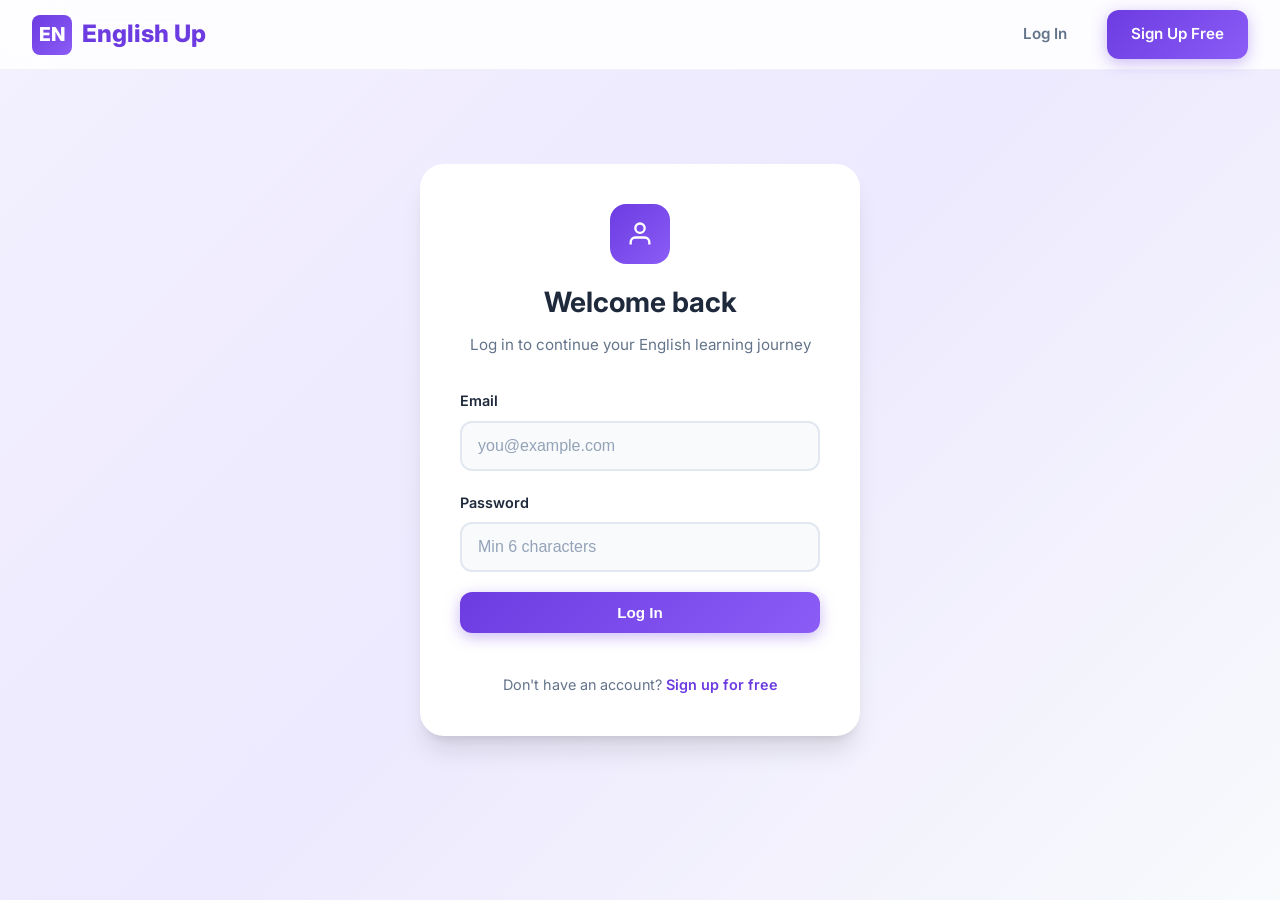
==== activities.html @ 5de770d5 "feat: implement base web application structure with dashboard, learning modules, and Supabase integr" ====
<!DOCTYPE html>
<html lang="en">
<head>
  <meta charset="UTF-8">
  <meta name="viewport" content="width=device-width, initial-scale=1.0">
  <title>Activities - English Up</title>
  <link rel="preconnect" href="https://fonts.googleapis.com">
  <link rel="preconnect" href="https://fonts.gstatic.com" crossorigin>
  <link href="https://fonts.googleapis.com/css2?family=Inter:wght@400;500;600;700;800&display=swap" rel="stylesheet">
  <link rel="stylesheet" href="css/styles.css">
</head>
<body>
  <nav class="navbar" id="navbar">
    <a href="index.html" class="nav-brand">
      <span class="brand-icon">EN</span>
      English Up
    </a>
    <ul class="nav-links">
      <li><a href="dashboard.html">Home</a></li>
      <li><a href="activities.html" class="active">Activities</a></li>
      <li><a href="progress.html">Progress</a></li>
      <li><a href="speaking.html">Speaking</a></li>
      <li><a href="grammar.html">Writing</a></li>
      <li><a href="reading.html">Reading</a></li>
    </ul>
    <div class="nav-actions">
      <div class="nav-user" id="userMenu">
        <div class="nav-user-avatar" id="userAvatar">--</div>
        <span id="userName">Loading...</span>
      </div>
      <button class="btn btn-ghost btn-sm" onclick="handleLogout()">
        <svg width="18" height="18" fill="none" stroke="currentColor" stroke-width="2" viewBox="0 0 24 24"><path d="M9 21H5a2 2 0 0 1-2-2V5a2 2 0 0 1 2-2h4"/><polyline points="16 17 21 12 16 7"/><line x1="21" y1="12" x2="9" y2="12"/></svg>
      </button>
    </div>
  </nav>

  <div class="activities-page">
    <div class="activities-container">
      <aside class="sidebar">
        <p class="sidebar-title">Modules</p>
        <ul class="sidebar-menu">
          <li><a href="#" class="active" data-module="grammar" onclick="loadModule('grammar', this)">
            <svg width="18" height="18" fill="none" stroke="currentColor" stroke-width="2" viewBox="0 0 24 24"><rect x="3" y="3" width="18" height="18" rx="2" ry="2"/><line x1="3" y1="9" x2="21" y2="9"/><line x1="9" y1="21" x2="9" y2="9"/></svg>
            Grammar
          </a></li>
          <li><a href="#" data-module="vocabulary" onclick="loadModule('vocabulary', this)">
            <svg width="18" height="18" fill="none" stroke="currentColor" stroke-width="2" viewBox="0 0 24 24"><path d="M4 19.5A2.5 2.5 0 0 1 6.5 17H20"/><path d="M6.5 2H20v20H6.5A2.5 2.5 0 0 1 4 19.5v-15A2.5 2.5 0 0 1 6.5 2z"/></svg>
            Vocabulary
          </a></li>
          <li><a href="#" data-module="writing" onclick="loadModule('writing', this)">
            <svg width="18" height="18" fill="none" stroke="currentColor" stroke-width="2" viewBox="0 0 24 24"><path d="M11 4H4a2 2 0 0 0-2 2v14a2 2 0 0 0 2 2h14a2 2 0 0 0 2-2v-7"/><path d="M18.5 2.5a2.121 2.121 0 0 1 3 3L12 15l-4 1 1-4 9.5-9.5z"/></svg>
            Writing
          </a></li>
        </ul>
      </aside>

      <main class="activity-main">
        <div class="activity-header">
          <h1 id="moduleTitle">Grammar Exercises</h1>
          <span style="color: var(--text-secondary);" id="questionCounter">Question 1 of 0</span>
        </div>

        <div class="activity-content" id="exerciseContent">
          <div style="text-align: center; padding: 3rem; color: var(--text-secondary);">
            <p>Loading exercises...</p>
          </div>
        </div>

        <div class="stats-sidebar">
          <h3>
            <svg width="20" height="20" fill="none" stroke="currentColor" stroke-width="2" viewBox="0 0 24 24"><path d="M18 20V10M12 20V4M6 20v-6"/></svg>
            Stats
          </h3>
          <div class="stat-row">
            <span class="stat-label">Correct Answers</span>
            <span class="stat-number green" id="correctCount">0</span>
          </div>
          <div class="stat-row">
            <span class="stat-label">Incorrect Answers</span>
            <span class="stat-number red" id="incorrectCount">0</span>
          </div>
          <div class="stat-row">
            <span class="stat-label">Practice Grade</span>
            <span class="stat-number" style="color: var(--primary);" id="practiceGrade">--</span>
          </div>
        </div>
      </main>
    </div>
  </div>

  <script src="js/supabase.js"></script>
  <script src="js/supabase-config.js"></script>
  <script src="js/main.js"></script>
  <script>
    let currentUser = null;
    let currentModule = 'grammar';
    let exercises = [];
    let currentIndex = 0;
    let correctAnswers = 0;
    let incorrectAnswers = 0;

    async function init() {
      currentUser = await getUser();
      if (!currentUser) {
        window.location.href = 'login.html';
        return;
      }

      const profile = await getProfile(currentUser.id);
      if (!profile) {
        profile = { full_name: user.email || currentUser.email, level: 'A1', streak: 0, total_exercises: 0, accuracy: 0 };
      }
      const initials = profile.full_name ? profile.full_name.split(' ').map(n => n[0]).join('').toUpperCase() : currentUser.email[0].toUpperCase();
      document.getElementById('userAvatar').textContent = initials;
      document.getElementById('userName').textContent = profile.full_name || currentUser.email;

      const params = new URLSearchParams(window.location.search);
      const moduleParam = params.get('module');
      if (moduleParam) currentModule = moduleParam;

      document.querySelector(`[data-module="${currentModule}"]`)?.classList.add('active');
      await loadModule(currentModule);
    }

    async function loadModule(module, el) {
      if (el) {
        document.querySelectorAll('.sidebar-menu a').forEach(a => a.classList.remove('active'));
        el.classList.add('active');
      }
      currentModule = module;
      currentIndex = 0;
      correctAnswers = 0;
      incorrectAnswers = 0;
      updateStats();

      const titles = { grammar: 'Grammar Exercises', vocabulary: 'Vocabulary Exercises', writing: 'Writing Exercises' };
      document.getElementById('moduleTitle').textContent = titles[module] || 'Exercises';

      try {
        exercises = await getExercises(module);
        if (exercises.length === 0) {
          document.getElementById('exerciseContent').innerHTML = '<div style="text-align:center;padding:3rem;color:var(--text-secondary);"><p>No exercises available yet for this module.</p></div>';
          document.getElementById('questionCounter').textContent = 'No exercises';
          return;
        }
        renderExercise();
      } catch (error) {
        console.error('Error loading exercises:', error);
      }
    }

    function renderExercise() {
      if (currentIndex >= exercises.length) {
        showResults();
        return;
      }

      const ex = exercises[currentIndex];
      const options = ex.options || [];
      document.getElementById('questionCounter').textContent = `Question ${currentIndex + 1} of ${exercises.length}`;

      let optionsHtml = '';
      if (options.length > 0) {
        optionsHtml = '<div class="options-list">' + options.map((opt, i) =>
          `<div class="option-item" data-value="${opt}" onclick="selectOption(this, '${opt.replace(/'/g, "\\'")}')">
            <div class="option-radio"></div>
            <span class="option-text">${opt}</span>
          </div>`
        ).join('') + '</div>';
      }

      document.getElementById('exerciseContent').innerHTML = `
        <div class="question-card fade-in">
          <div class="question-number">Question ${currentIndex + 1} of ${exercises.length}</div>
          <div class="question-text">${ex.question}</div>
          ${optionsHtml}
        </div>
        <div id="feedbackArea"></div>
        <div style="display: flex; gap: 1rem; margin-top: 1.5rem;">
          <button class="btn btn-ghost" onclick="prevExercise()" ${currentIndex === 0 ? 'disabled' : ''} style="flex:1;">
            <svg width="18" height="18" fill="none" stroke="currentColor" stroke-width="2" viewBox="0 0 24 24"><path d="M19 12H5M12 19l-7-7 7-7"/></svg>
            Previous
          </button>
          <button class="btn btn-primary" id="checkBtn" onclick="checkAnswer()" style="flex:2;">
            Check Answer
          </button>
        </div>
      `;
    }

    function selectOption(el, value) {
      document.querySelectorAll('.option-item').forEach(o => o.classList.remove('selected'));
      el.classList.add('selected');
    }

    async function checkAnswer() {
      const selected = document.querySelector('.option-item.selected');
      if (!selected) return;

      const ex = exercises[currentIndex];
      const answer = selected.dataset.value;
      const isCorrect = answer === ex.correct_answer;

      document.querySelectorAll('.option-item').forEach(opt => {
        opt.style.pointerEvents = 'none';
        if (opt.dataset.value === ex.correct_answer) opt.classList.add('correct');
        else if (opt.classList.contains('selected') && !isCorrect) opt.classList.add('incorrect');
      });

      if (isCorrect) correctAnswers++;
      else incorrectAnswers++;

      try {
        await saveProgress(currentUser.id, ex.id, isCorrect, answer);
        await updateStreak(currentUser.id);
      } catch(e) { console.error(e); }

      const feedbackArea = document.getElementById('feedbackArea');
      feedbackArea.innerHTML = `
        <div class="feedback-box ${isCorrect ? 'correct' : 'incorrect'}" style="margin-top:1rem;">
          <div class="feedback-title">
            <svg width="20" height="20" fill="currentColor" viewBox="0 0 24 24">${isCorrect
              ? '<path d="M22 11.08V12a10 10 0 1 1-5.93-9.14"/><polyline points="22 4 12 14.01 9 11.01"/>'
              : '<circle cx="12" cy="12" r="10"/><line x1="15" y1="9" x2="9" y2="15"/><line x1="9" y1="9" x2="15" y2="15"/>'}
            </svg>
            ${isCorrect ? 'Correct!' : 'Incorrect'}
          </div>
          <p class="feedback-text">${ex.explanation || (isCorrect ? 'Well done!' : 'The correct answer is: ' + ex.correct_answer)}</p>
        </div>
      `;

      document.getElementById('checkBtn').textContent = 'Next Exercise';
      document.getElementById('checkBtn').onclick = nextExercise;

      updateStats();
    }

    function nextExercise() {
      currentIndex++;
      renderExercise();
    }

    function prevExercise() {
      if (currentIndex > 0) {
        currentIndex--;
        renderExercise();
      }
    }

    function updateStats() {
      document.getElementById('correctCount').textContent = correctAnswers;
      document.getElementById('incorrectCount').textContent = incorrectAnswers;
      const total = correctAnswers + incorrectAnswers;
      if (total > 0) {
        const grade = correctAnswers / total >= 0.9 ? 'A+' : correctAnswers / total >= 0.8 ? 'A' : correctAnswers / total >= 0.7 ? 'B' : correctAnswers / total >= 0.6 ? 'C' : 'D';
        document.getElementById('practiceGrade').textContent = grade;
      }
    }

    function showResults() {
      const percentage = exercises.length > 0 ? Math.round((correctAnswers / exercises.length) * 100) : 0;
      saveScore(currentUser.id, correctAnswers, exercises.length, currentModule).catch(console.error);

      document.getElementById('exerciseContent').innerHTML = `
        <div class="question-card fade-in" style="text-align:center;">
          <div style="font-size:4rem;margin-bottom:1rem;">${percentage >= 70 ? '🎉' : '📚'}</div>
          <h2 style="margin-bottom:1rem;">Module Complete!</h2>
          <div class="stat-value green" style="font-size:3rem;margin-bottom:1rem;">${percentage}%</div>
          <p style="color:var(--text-secondary);margin-bottom:2rem;">You got ${correctAnswers} out of ${exercises.length} correct</p>
          <div style="display:flex;gap:1rem;justify-content:center;">
            <button class="btn btn-outline" onclick="loadModule('${currentModule}')">Try Again</button>
            <a href="dashboard.html" class="btn btn-primary">Back to Dashboard</a>
          </div>
        </div>
      `;
      document.getElementById('questionCounter').textContent = 'Complete!';
    }

    async function handleLogout() {
      await signOut();
      window.location.href = 'index.html';
    }

    init();
  </script>
</body>
</html>
---- css/styles.css ----
:root {
  --primary: #6C3CE1;
  --primary-dark: #5A2CC0;
  --primary-light: #8B5CF6;
  --primary-gradient: linear-gradient(135deg, #6C3CE1 0%, #8B5CF6 100%);
  --secondary: #F97316;
  --secondary-light: #FB923C;
  --success: #10B981;
  --danger: #EF4444;
  --warning: #F59E0B;
  --bg-main: #F8FAFC;
  --bg-card: #FFFFFF;
  --bg-dark: #1E1B4B;
  --text-primary: #1E293B;
  --text-secondary: #64748B;
  --text-light: #94A3B8;
  --border: #E2E8F0;
  --shadow-sm: 0 1px 2px rgba(0,0,0,0.05);
  --shadow-md: 0 4px 6px -1px rgba(0,0,0,0.1), 0 2px 4px -2px rgba(0,0,0,0.1);
  --shadow-lg: 0 10px 15px -3px rgba(0,0,0,0.1), 0 4px 6px -4px rgba(0,0,0,0.1);
  --shadow-xl: 0 20px 25px -5px rgba(0,0,0,0.1), 0 8px 10px -6px rgba(0,0,0,0.1);
  --shadow-glow: 0 0 40px rgba(108, 60, 225, 0.3);
  --radius-sm: 8px;
  --radius-md: 12px;
  --radius-lg: 16px;
  --radius-xl: 24px;
  --radius-full: 9999px;
  --transition: all 0.3s cubic-bezier(0.4, 0, 0.2, 1);
}

* {
  margin: 0;
  padding: 0;
  box-sizing: border-box;
}

body {
  font-family: 'Inter', -apple-system, BlinkMacSystemFont, 'Segoe UI', Roboto, sans-serif;
  background: var(--bg-main);
  color: var(--text-primary);
  line-height: 1.6;
  overflow-x: hidden;
}

/* ===== HEADER / NAVBAR ===== */
.navbar {
  position: fixed;
  top: 0;
  left: 0;
  right: 0;
  z-index: 1000;
  background: rgba(255, 255, 255, 0.85);
  backdrop-filter: blur(20px);
  -webkit-backdrop-filter: blur(20px);
  border-bottom: 1px solid rgba(226, 232, 240, 0.5);
  padding: 0 2rem;
  height: 70px;
  display: flex;
  align-items: center;
  justify-content: space-between;
  transition: var(--transition);
}

.navbar.scrolled {
  box-shadow: var(--shadow-md);
}

.nav-brand {
  display: flex;
  align-items: center;
  gap: 10px;
  font-size: 1.5rem;
  font-weight: 800;
  color: var(--primary);
  text-decoration: none;
}

.nav-brand .brand-icon {
  width: 40px;
  height: 40px;
  background: var(--primary-gradient);
  border-radius: var(--radius-sm);
  display: flex;
  align-items: center;
  justify-content: center;
  color: white;
  font-size: 1.2rem;
}

.nav-links {
  display: flex;
  align-items: center;
  gap: 2rem;
  list-style: none;
}

.nav-links a {
  text-decoration: none;
  color: var(--text-secondary);
  font-weight: 500;
  font-size: 0.95rem;
  transition: var(--transition);
  position: relative;
}

.nav-links a:hover {
  color: var(--primary);
}

.nav-links a::after {
  content: '';
  position: absolute;
  bottom: -4px;
  left: 0;
  width: 0;
  height: 2px;
  background: var(--primary-gradient);
  transition: var(--transition);
}

.nav-links a:hover::after {
  width: 100%;
}

.nav-actions {
  display: flex;
  align-items: center;
  gap: 1rem;
}

.nav-user {
  display: flex;
  align-items: center;
  gap: 8px;
  padding: 6px 12px;
  border-radius: var(--radius-full);
  background: var(--bg-main);
  cursor: pointer;
  transition: var(--transition);
}

.nav-user:hover {
  background: var(--border);
}

.nav-user-avatar {
  width: 32px;
  height: 32px;
  border-radius: 50%;
  background: var(--primary-gradient);
  display: flex;
  align-items: center;
  justify-content: center;
  color: white;
  font-weight: 600;
  font-size: 0.85rem;
}

/* ===== BUTTONS ===== */
.btn {
  display: inline-flex;
  align-items: center;
  justify-content: center;
  gap: 8px;
  padding: 12px 24px;
  border: none;
  border-radius: var(--radius-md);
  font-weight: 600;
  font-size: 0.95rem;
  cursor: pointer;
  transition: var(--transition);
  text-decoration: none;
}

.btn-primary {
  background: var(--primary-gradient);
  color: white;
  box-shadow: 0 4px 15px rgba(108, 60, 225, 0.35);
}

.btn-primary:hover {
  transform: translateY(-2px);
  box-shadow: 0 8px 25px rgba(108, 60, 225, 0.45);
}

.btn-secondary {
  background: var(--secondary);
  color: white;
  box-shadow: 0 4px 15px rgba(249, 115, 22, 0.35);
}

.btn-secondary:hover {
  background: var(--secondary-light);
  transform: translateY(-2px);
}

.btn-outline {
  background: transparent;
  color: var(--primary);
  border: 2px solid var(--primary);
}

.btn-outline:hover {
  background: var(--primary);
  color: white;
}

.btn-ghost {
  background: transparent;
  color: var(--text-secondary);
}

.btn-ghost:hover {
  background: var(--bg-main);
  color: var(--primary);
}

.btn-lg {
  padding: 16px 32px;
  font-size: 1.05rem;
}

.btn-sm {
  padding: 8px 16px;
  font-size: 0.85rem;
}

.btn-icon {
  width: 44px;
  height: 44px;
  padding: 0;
  border-radius: var(--radius-full);
}

/* ===== CARDS ===== */
.card {
  background: var(--bg-card);
  border-radius: var(--radius-lg);
  padding: 1.5rem;
  box-shadow: var(--shadow-sm);
  border: 1px solid var(--border);
  transition: var(--transition);
}

.card:hover {
  box-shadow: var(--shadow-lg);
  transform: translateY(-4px);
}

.card-glass {
  background: rgba(255, 255, 255, 0.7);
  backdrop-filter: blur(20px);
  border: 1px solid rgba(255, 255, 255, 0.3);
}

.card-gradient {
  background: var(--primary-gradient);
  color: white;
  border: none;
}

.card-gradient:hover {
  box-shadow: var(--shadow-glow);
}

/* ===== LANDING PAGE ===== */
.hero {
  min-height: 100vh;
  display: flex;
  align-items: center;
  justify-content: center;
  text-align: center;
  padding: 100px 2rem 60px;
  background: linear-gradient(180deg, #F3F0FF 0%, var(--bg-main) 100%);
  position: relative;
  overflow: hidden;
}

.hero::before {
  content: '';
  position: absolute;
  top: -50%;
  left: -50%;
  width: 200%;
  height: 200%;
  background: radial-gradient(circle, rgba(108, 60, 225, 0.08) 0%, transparent 50%);
  animation: pulse 8s ease-in-out infinite;
}

@keyframes pulse {
  0%, 100% { transform: scale(1); opacity: 0.5; }
  50% { transform: scale(1.1); opacity: 0.8; }
}

.hero-content {
  max-width: 800px;
  position: relative;
  z-index: 1;
}

.hero-badge {
  display: inline-flex;
  align-items: center;
  gap: 8px;
  padding: 8px 20px;
  background: rgba(108, 60, 225, 0.1);
  color: var(--primary);
  border-radius: var(--radius-full);
  font-weight: 600;
  font-size: 0.9rem;
  margin-bottom: 1.5rem;
}

.hero h1 {
  font-size: 3.5rem;
  font-weight: 800;
  line-height: 1.2;
  margin-bottom: 1.5rem;
  background: linear-gradient(135deg, var(--text-primary) 0%, var(--primary) 100%);
  -webkit-background-clip: text;
  -webkit-text-fill-color: transparent;
  background-clip: text;
}

.hero p {
  font-size: 1.25rem;
  color: var(--text-secondary);
  margin-bottom: 2rem;
  max-width: 600px;
  margin-left: auto;
  margin-right: auto;
}

.hero-buttons {
  display: flex;
  gap: 1rem;
  justify-content: center;
  flex-wrap: wrap;
}

.hero-features {
  display: grid;
  grid-template-columns: repeat(3, 1fr);
  gap: 2rem;
  margin-top: 4rem;
}

.feature-card {
  background: var(--bg-card);
  border-radius: var(--radius-xl);
  padding: 2rem;
  text-align: center;
  box-shadow: var(--shadow-md);
  border: 1px solid var(--border);
  transition: var(--transition);
  position: relative;
  overflow: hidden;
}

.feature-card::before {
  content: '';
  position: absolute;
  top: 0;
  left: 0;
  right: 0;
  height: 4px;
  background: var(--primary-gradient);
  transform: scaleX(0);
  transition: var(--transition);
}

.feature-card:hover::before {
  transform: scaleX(1);
}

.feature-card:hover {
  transform: translateY(-8px);
  box-shadow: var(--shadow-xl);
}

.feature-icon {
  width: 70px;
  height: 70px;
  border-radius: var(--radius-lg);
  display: flex;
  align-items: center;
  justify-content: center;
  font-size: 2rem;
  margin: 0 auto 1.25rem;
}

.feature-icon.purple {
  background: rgba(108, 60, 225, 0.1);
  color: var(--primary);
}

.feature-icon.orange {
  background: rgba(249, 115, 22, 0.1);
  color: var(--secondary);
}

.feature-icon.green {
  background: rgba(16, 185, 129, 0.1);
  color: var(--success);
}

.feature-card h3 {
  font-size: 1.25rem;
  font-weight: 700;
  margin-bottom: 0.75rem;
  color: var(--text-primary);
}

.feature-card p {
  color: var(--text-secondary);
  font-size: 0.95rem;
  line-height: 1.6;
}

.feature-tag {
  display: inline-block;
  padding: 4px 12px;
  border-radius: var(--radius-full);
  font-size: 0.75rem;
  font-weight: 600;
  margin-bottom: 1rem;
}

.tag-purple {
  background: rgba(108, 60, 225, 0.1);
  color: var(--primary);
}

.tag-orange {
  background: rgba(249, 115, 22, 0.1);
  color: var(--secondary);
}

.tag-green {
  background: rgba(16, 185, 129, 0.1);
  color: var(--success);
}

/* ===== FOOTER ===== */
.footer {
  background: var(--bg-dark);
  color: white;
  padding: 4rem 2rem 2rem;
}

.footer-content {
  max-width: 1200px;
  margin: 0 auto;
  display: grid;
  grid-template-columns: 2fr 1fr 1fr 1fr;
  gap: 3rem;
}

.footer-brand {
  max-width: 300px;
}

.footer-brand h3 {
  font-size: 1.5rem;
  margin-bottom: 1rem;
  display: flex;
  align-items: center;
  gap: 10px;
}

.footer-brand p {
  color: rgba(255, 255, 255, 0.7);
  line-height: 1.7;
}

.footer-links h4 {
  font-size: 1rem;
  margin-bottom: 1rem;
  color: white;
}

.footer-links ul {
  list-style: none;
}

.footer-links li {
  margin-bottom: 0.75rem;
}

.footer-links a {
  color: rgba(255, 255, 255, 0.7);
  text-decoration: none;
  transition: var(--transition);
}

.footer-links a:hover {
  color: white;
}

.footer-bottom {
  max-width: 1200px;
  margin: 3rem auto 0;
  padding-top: 2rem;
  border-top: 1px solid rgba(255, 255, 255, 0.1);
  text-align: center;
  color: rgba(255, 255, 255, 0.5);
  font-size: 0.9rem;
}

.social-links {
  display: flex;
  gap: 1rem;
  margin-top: 1.5rem;
}

.social-links a {
  width: 40px;
  height: 40px;
  border-radius: var(--radius-full);
  background: rgba(255, 255, 255, 0.1);
  display: flex;
  align-items: center;
  justify-content: center;
  color: white;
  text-decoration: none;
  transition: var(--transition);
}

.social-links a:hover {
  background: var(--primary);
  transform: translateY(-3px);
}

/* ===== LOGIN PAGE ===== */
.auth-page {
  min-height: 100vh;
  display: flex;
  align-items: center;
  justify-content: center;
  padding: 2rem;
  background: linear-gradient(135deg, #F3F0FF 0%, #EDE9FE 50%, #F8FAFC 100%);
  position: relative;
}

.auth-container {
  width: 100%;
  max-width: 440px;
  position: relative;
}

.auth-card {
  background: var(--bg-card);
  border-radius: var(--radius-xl);
  padding: 2.5rem;
  box-shadow: var(--shadow-xl);
}

.auth-header {
  text-align: center;
  margin-bottom: 2rem;
}

.auth-icon {
  width: 60px;
  height: 60px;
  border-radius: var(--radius-lg);
  background: var(--primary-gradient);
  display: flex;
  align-items: center;
  justify-content: center;
  font-size: 1.5rem;
  color: white;
  margin: 0 auto 1rem;
}

.auth-header h1 {
  font-size: 1.75rem;
  font-weight: 700;
  margin-bottom: 0.5rem;
}

.auth-header p {
  color: var(--text-secondary);
  font-size: 0.95rem;
}

.streak-badge {
  display: inline-flex;
  align-items: center;
  gap: 6px;
  padding: 6px 14px;
  background: rgba(249, 115, 22, 0.1);
  color: var(--secondary);
  border-radius: var(--radius-full);
  font-size: 0.85rem;
  font-weight: 600;
  margin-top: 0.75rem;
}

.form-group {
  margin-bottom: 1.25rem;
}

.form-group label {
  display: block;
  font-weight: 600;
  font-size: 0.9rem;
  margin-bottom: 0.5rem;
  color: var(--text-primary);
}

.form-input {
  width: 100%;
  padding: 14px 16px;
  border: 2px solid var(--border);
  border-radius: var(--radius-md);
  font-size: 1rem;
  transition: var(--transition);
  background: var(--bg-main);
}

.form-input:focus {
  outline: none;
  border-color: var(--primary);
  background: white;
  box-shadow: 0 0 0 4px rgba(108, 60, 225, 0.1);
}

.form-input::placeholder {
  color: var(--text-light);
}

.form-options {
  display: flex;
  align-items: center;
  justify-content: space-between;
  margin-bottom: 1.5rem;
}

.checkbox-label {
  display: flex;
  align-items: center;
  gap: 8px;
  cursor: pointer;
  font-size: 0.9rem;
  color: var(--text-secondary);
}

.checkbox-label input[type="checkbox"] {
  width: 18px;
  height: 18px;
  accent-color: var(--primary);
}

.forgot-link {
  color: var(--primary);
  text-decoration: none;
  font-size: 0.9rem;
  font-weight: 500;
}

.forgot-link:hover {
  text-decoration: underline;
}

.btn-google {
  width: 100%;
  padding: 14px;
  background: white;
  border: 2px solid var(--border);
  border-radius: var(--radius-md);
  font-weight: 600;
  display: flex;
  align-items: center;
  justify-content: center;
  gap: 10px;
  cursor: pointer;
  transition: var(--transition);
  font-size: 0.95rem;
}

.btn-google:hover {
  background: var(--bg-main);
  border-color: var(--text-light);
}

.auth-footer {
  text-align: center;
  margin-top: 1.5rem;
  font-size: 0.9rem;
  color: var(--text-secondary);
}

.auth-footer a {
  color: var(--primary);
  text-decoration: none;
  font-weight: 600;
}

.auth-divider {
  display: flex;
  align-items: center;
  gap: 1rem;
  margin: 1.5rem 0;
  color: var(--text-light);
  font-size: 0.85rem;
}

.auth-divider::before,
.auth-divider::after {
  content: '';
  flex: 1;
  height: 1px;
  background: var(--border);
}

.auth-features {
  display: flex;
  justify-content: center;
  gap: 2rem;
  margin-top: 1.5rem;
  flex-wrap: wrap;
}

.auth-feature {
  display: flex;
  align-items: center;
  gap: 6px;
  font-size: 0.8rem;
  color: var(--text-light);
}

.auth-feature svg {
  color: var(--success);
}

/* ===== DASHBOARD ===== */
.dashboard {
  padding-top: 90px;
  min-height: 100vh;
}

.dashboard-header {
  padding: 2rem;
  text-align: center;
}

.dashboard-header h1 {
  font-size: 2rem;
  font-weight: 700;
  margin-bottom: 0.5rem;
}

.dashboard-header p {
  color: var(--text-secondary);
}

.dashboard-content {
  max-width: 1200px;
  margin: 0 auto;
  padding: 0 2rem 2rem;
}

.section-title {
  font-size: 0.85rem;
  font-weight: 600;
  text-transform: uppercase;
  letter-spacing: 1px;
  color: var(--text-light);
  margin-bottom: 1rem;
  padding-left: 0.5rem;
}

.modules-grid {
  display: grid;
  grid-template-columns: repeat(4, 1fr);
  gap: 1.5rem;
  margin-bottom: 2rem;
}

.module-card {
  background: var(--bg-card);
  border-radius: var(--radius-xl);
  padding: 1.5rem;
  box-shadow: var(--shadow-md);
  border: 1px solid var(--border);
  transition: var(--transition);
  cursor: pointer;
  position: relative;
  overflow: hidden;
}

.module-card::after {
  content: '';
  position: absolute;
  top: 0;
  left: 0;
  right: 0;
  height: 4px;
  transition: var(--transition);
}

.module-card.learn::after { background: var(--primary-gradient); }
.module-card.speaking::after { background: linear-gradient(135deg, #10B981, #34D399); }
.module-card.writing::after { background: linear-gradient(135deg, #F59E0B, #FBBF24); }
.module-card.challenge::after { background: linear-gradient(135deg, #EF4444, #F87171); }

.module-card:hover {
  transform: translateY(-6px);
  box-shadow: var(--shadow-xl);
}

.module-icon {
  width: 50px;
  height: 50px;
  border-radius: var(--radius-md);
  display: flex;
  align-items: center;
  justify-content: center;
  font-size: 1.5rem;
  margin-bottom: 1rem;
}

.module-icon.purple { background: rgba(108, 60, 225, 0.1); color: var(--primary); }
.module-icon.green { background: rgba(16, 185, 129, 0.1); color: var(--success); }
.module-icon.yellow { background: rgba(245, 158, 11, 0.1); color: var(--warning); }
.module-icon.red { background: rgba(239, 68, 68, 0.1); color: var(--danger); }

.module-card h3 {
  font-size: 1.1rem;
  font-weight: 700;
  margin-bottom: 0.5rem;
}

.module-card p {
  font-size: 0.85rem;
  color: var(--text-secondary);
  margin-bottom: 1rem;
  line-height: 1.5;
}

.module-progress {
  margin-top: auto;
}

.progress-bar {
  height: 8px;
  background: var(--bg-main);
  border-radius: var(--radius-full);
  overflow: hidden;
  margin-bottom: 0.5rem;
}

.progress-fill {
  height: 100%;
  border-radius: var(--radius-full);
  background: var(--primary-gradient);
  transition: width 1s ease;
}

.progress-fill.green { background: linear-gradient(135deg, #10B981, #34D399); }
.progress-fill.yellow { background: linear-gradient(135deg, #F59E0B, #FBBF24); }
.progress-fill.red { background: linear-gradient(135deg, #EF4444, #F87171); }

.progress-text {
  display: flex;
  justify-content: space-between;
  font-size: 0.8rem;
  color: var(--text-secondary);
}

/* ===== CHALLENGE CARD ===== */
.challenge-banner {
  background: linear-gradient(135deg, #FEF3C7 0%, #FDE68A 100%);
  border-radius: var(--radius-xl);
  padding: 1.5rem;
  display: flex;
  align-items: center;
  justify-content: space-between;
  margin-bottom: 2rem;
  border: 1px solid #FCD34D;
}

.challenge-info h3 {
  font-size: 1.25rem;
  font-weight: 700;
  color: #92400E;
  display: flex;
  align-items: center;
  gap: 8px;
}

.challenge-info p {
  color: #A16207;
  font-size: 0.9rem;
  margin-top: 0.25rem;
}

.challenge-timer {
  display: flex;
  align-items: center;
  gap: 6px;
  color: #B45309;
  font-weight: 600;
}

/* ===== STATS ROW ===== */
.stats-row {
  display: grid;
  grid-template-columns: repeat(3, 1fr);
  gap: 1.5rem;
  margin-bottom: 2rem;
}

.stat-card {
  background: var(--bg-card);
  border-radius: var(--radius-lg);
  padding: 1.5rem;
  box-shadow: var(--shadow-sm);
  border: 1px solid var(--border);
  text-align: center;
}

.stat-card h4 {
  font-size: 0.85rem;
  font-weight: 600;
  color: var(--text-light);
  text-transform: uppercase;
  letter-spacing: 0.5px;
  margin-bottom: 0.5rem;
}

.stat-value {
  font-size: 2rem;
  font-weight: 800;
  color: var(--primary);
}

.stat-value.green { color: var(--success); }
.stat-value.orange { color: var(--secondary); }

/* ===== DAILY STREAK ===== */
.streak-section {
  background: var(--bg-card);
  border-radius: var(--radius-xl);
  padding: 1.5rem;
  box-shadow: var(--shadow-sm);
  border: 1px solid var(--border);
  margin-bottom: 2rem;
}

.streak-header {
  display: flex;
  align-items: center;
  justify-content: space-between;
  margin-bottom: 1rem;
}

.streak-header h3 {
  font-size: 1.1rem;
  font-weight: 700;
  display: flex;
  align-items: center;
  gap: 8px;
}

.streak-days {
  display: flex;
  gap: 8px;
}

.streak-day {
  width: 44px;
  height: 44px;
  border-radius: var(--radius-md);
  display: flex;
  flex-direction: column;
  align-items: center;
  justify-content: center;
  font-size: 0.7rem;
  font-weight: 600;
  border: 2px solid var(--border);
  background: var(--bg-main);
  color: var(--text-light);
}

.streak-day.completed {
  background: var(--primary-gradient);
  border-color: var(--primary);
  color: white;
}

.streak-day.today {
  border-color: var(--secondary);
  background: rgba(249, 115, 22, 0.1);
  color: var(--secondary);
}

.streak-day .day-label {
  font-size: 0.6rem;
  text-transform: uppercase;
}

/* ===== DIAGNOSTIC TEST ===== */
.test-page {
  padding-top: 90px;
  min-height: 100vh;
  background: var(--bg-main);
}

.test-container {
  max-width: 800px;
  margin: 0 auto;
  padding: 2rem;
}

.test-header {
  text-align: center;
  margin-bottom: 2rem;
}

.test-header h1 {
  font-size: 1.75rem;
  font-weight: 700;
  margin-bottom: 0.5rem;
}

.test-header p {
  color: var(--text-secondary);
}

.test-progress {
  display: flex;
  align-items: center;
  gap: 0.5rem;
  margin-bottom: 2rem;
}

.test-progress-bar {
  flex: 1;
  height: 8px;
  background: var(--border);
  border-radius: var(--radius-full);
  overflow: hidden;
}

.test-progress-fill {
  height: 100%;
  background: var(--primary-gradient);
  border-radius: var(--radius-full);
  transition: width 0.5s ease;
}

.test-progress-text {
  font-weight: 600;
  color: var(--primary);
  font-size: 0.9rem;
  min-width: 50px;
  text-align: right;
}

.question-card {
  background: var(--bg-card);
  border-radius: var(--radius-xl);
  padding: 2rem;
  box-shadow: var(--shadow-md);
  border: 1px solid var(--border);
  margin-bottom: 1.5rem;
}

.question-number {
  display: inline-flex;
  align-items: center;
  gap: 6px;
  padding: 4px 12px;
  background: rgba(108, 60, 225, 0.1);
  color: var(--primary);
  border-radius: var(--radius-full);
  font-size: 0.8rem;
  font-weight: 600;
  margin-bottom: 1rem;
}

.question-text {
  font-size: 1.1rem;
  font-weight: 600;
  margin-bottom: 1.5rem;
  line-height: 1.6;
}

.options-list {
  display: flex;
  flex-direction: column;
  gap: 0.75rem;
}

.option-item {
  display: flex;
  align-items: center;
  gap: 12px;
  padding: 14px 16px;
  border: 2px solid var(--border);
  border-radius: var(--radius-md);
  cursor: pointer;
  transition: var(--transition);
}

.option-item:hover {
  border-color: var(--primary-light);
  background: rgba(108, 60, 225, 0.03);
}

.option-item.selected {
  border-color: var(--primary);
  background: rgba(108, 60, 225, 0.05);
}

.option-item.correct {
  border-color: var(--success);
  background: rgba(16, 185, 129, 0.05);
}

.option-item.incorrect {
  border-color: var(--danger);
  background: rgba(239, 68, 68, 0.05);
}

.option-radio {
  width: 22px;
  height: 22px;
  border: 2px solid var(--border);
  border-radius: 50%;
  display: flex;
  align-items: center;
  justify-content: center;
  flex-shrink: 0;
  transition: var(--transition);
}

.option-item.selected .option-radio {
  border-color: var(--primary);
  background: var(--primary);
}

.option-item.selected .option-radio::after {
  content: '';
  width: 8px;
  height: 8px;
  background: white;
  border-radius: 50%;
}

.option-text {
  font-weight: 500;
}

.question-nav {
  display: flex;
  justify-content: space-between;
  margin-top: 2rem;
}

/* ===== ACTIVITIES PAGE ===== */
.activities-page {
  padding-top: 90px;
  min-height: 100vh;
}

.activities-container {
  max-width: 1200px;
  margin: 0 auto;
  padding: 2rem;
  display: grid;
  grid-template-columns: 250px 1fr;
  gap: 2rem;
}

.sidebar {
  background: var(--bg-card);
  border-radius: var(--radius-xl);
  padding: 1.5rem;
  box-shadow: var(--shadow-sm);
  border: 1px solid var(--border);
  height: fit-content;
  position: sticky;
  top: 90px;
}

.sidebar-title {
  font-size: 0.85rem;
  font-weight: 600;
  text-transform: uppercase;
  letter-spacing: 1px;
  color: var(--text-light);
  margin-bottom: 1rem;
}

.sidebar-menu {
  list-style: none;
}

.sidebar-menu li {
  margin-bottom: 0.5rem;
}

.sidebar-menu a {
  display: flex;
  align-items: center;
  gap: 10px;
  padding: 12px 14px;
  border-radius: var(--radius-md);
  text-decoration: none;
  color: var(--text-secondary);
  font-weight: 500;
  transition: var(--transition);
}

.sidebar-menu a:hover {
  background: var(--bg-main);
  color: var(--primary);
}

.sidebar-menu a.active {
  background: var(--primary);
  color: white;
}

.activity-main {
  min-width: 0;
}

.activity-header {
  display: flex;
  align-items: center;
  justify-content: space-between;
  margin-bottom: 1.5rem;
}

.activity-header h1 {
  font-size: 1.5rem;
  font-weight: 700;
}

.activity-content {
  background: var(--bg-card);
  border-radius: var(--radius-xl);
  padding: 2rem;
  box-shadow: var(--shadow-md);
  border: 1px solid var(--border);
}

.instruction-box {
  background: var(--bg-main);
  border-radius: var(--radius-md);
  padding: 1.25rem;
  margin-bottom: 1.5rem;
  border-left: 4px solid var(--primary);
}

.instruction-box h4 {
  font-size: 0.85rem;
  color: var(--text-light);
  text-transform: uppercase;
  letter-spacing: 0.5px;
  margin-bottom: 0.5rem;
}

.instruction-box p {
  color: var(--text-primary);
  font-weight: 500;
}

.fill-blank {
  font-size: 1.1rem;
  line-height: 2;
  margin-bottom: 1.5rem;
}

.blank {
  display: inline-block;
  min-width: 120px;
  border-bottom: 2px dashed var(--primary);
  margin: 0 4px;
  padding: 2px 8px;
  color: var(--primary);
  font-weight: 600;
}

.answer-options {
  display: grid;
  grid-template-columns: repeat(2, 1fr);
  gap: 1rem;
  margin-bottom: 1.5rem;
}

.answer-option {
  padding: 14px 16px;
  border: 2px solid var(--border);
  border-radius: var(--radius-md);
  text-align: center;
  cursor: pointer;
  transition: var(--transition);
  font-weight: 500;
}

.answer-option:hover {
  border-color: var(--primary-light);
}

.answer-option.selected {
  border-color: var(--primary);
  background: rgba(108, 60, 225, 0.05);
}

.feedback-box {
  padding: 1.25rem;
  border-radius: var(--radius-md);
  margin-bottom: 1.5rem;
}

.feedback-box.correct {
  background: rgba(16, 185, 129, 0.1);
  border: 1px solid rgba(16, 185, 129, 0.3);
}

.feedback-box.incorrect {
  background: rgba(239, 68, 68, 0.1);
  border: 1px solid rgba(239, 68, 68, 0.3);
}

.feedback-title {
  display: flex;
  align-items: center;
  gap: 8px;
  font-weight: 700;
  margin-bottom: 0.5rem;
}

.feedback-box.correct .feedback-title { color: var(--success); }
.feedback-box.incorrect .feedback-title { color: var(--danger); }

.feedback-text {
  font-size: 0.9rem;
  color: var(--text-secondary);
  line-height: 1.6;
}

.stats-sidebar {
  background: var(--bg-card);
  border-radius: var(--radius-xl);
  padding: 1.5rem;
  box-shadow: var(--shadow-sm);
  border: 1px solid var(--border);
  margin-top: 1.5rem;
}

.stats-sidebar h3 {
  font-size: 1.1rem;
  font-weight: 700;
  margin-bottom: 1rem;
  display: flex;
  align-items: center;
  gap: 8px;
}

.stat-row {
  display: flex;
  justify-content: space-between;
  align-items: center;
  padding: 0.75rem 0;
  border-bottom: 1px solid var(--border);
}

.stat-row:last-child {
  border-bottom: none;
}

.stat-label {
  color: var(--text-secondary);
  font-size: 0.9rem;
}

.stat-number {
  font-weight: 700;
  font-size: 1.1rem;
}

.stat-number.green { color: var(--success); }
.stat-number.red { color: var(--danger); }

/* ===== SPEAKING PAGE ===== */
.speaking-page {
  padding-top: 90px;
  min-height: 100vh;
}

.speaking-container {
  max-width: 900px;
  margin: 0 auto;
  padding: 2rem;
}

.speaking-content {
  background: var(--bg-card);
  border-radius: var(--radius-xl);
  padding: 2rem;
  box-shadow: var(--shadow-md);
  border: 1px solid var(--border);
  text-align: center;
}

.sentence-display {
  background: var(--bg-main);
  border-radius: var(--radius-lg);
  padding: 2rem;
  margin-bottom: 2rem;
  font-size: 1.25rem;
  font-weight: 500;
  line-height: 1.6;
  color: var(--text-primary);
}

.recording-section {
  margin-bottom: 2rem;
}

.mic-status {
  display: flex;
  justify-content: center;
  gap: 2rem;
  margin-bottom: 1.5rem;
}

.mic-indicator {
  display: flex;
  flex-direction: column;
  align-items: center;
  gap: 0.5rem;
}

.mic-dot {
  width: 48px;
  height: 48px;
  border-radius: 50%;
  display: flex;
  align-items: center;
  justify-content: center;
  font-size: 1.25rem;
}

.mic-dot.active {
  background: rgba(16, 185, 129, 0.1);
  color: var(--success);
}

.mic-dot.recording {
  background: rgba(239, 68, 68, 0.1);
  color: var(--danger);
  animation: pulse-red 1.5s infinite;
}

.mic-dot.pending {
  background: rgba(245, 158, 11, 0.1);
  color: var(--warning);
}

.mic-dot.idle {
  background: var(--bg-main);
  color: var(--text-light);
}

@keyframes pulse-red {
  0%, 100% { transform: scale(1); box-shadow: 0 0 0 0 rgba(239, 68, 68, 0.4); }
  50% { transform: scale(1.05); box-shadow: 0 0 0 10px rgba(239, 68, 68, 0); }
}

.mic-label {
  font-size: 0.8rem;
  color: var(--text-secondary);
}

.record-btn {
  width: 80px;
  height: 80px;
  border-radius: 50%;
  background: var(--danger);
  border: none;
  color: white;
  font-size: 2rem;
  cursor: pointer;
  transition: var(--transition);
  box-shadow: 0 4px 20px rgba(239, 68, 68, 0.4);
}

.record-btn:hover {
  transform: scale(1.1);
}

.record-btn.recording {
  animation: pulse-record 1.5s infinite;
}

@keyframes pulse-record {
  0%, 100% { box-shadow: 0 0 0 0 rgba(239, 68, 68, 0.4); }
  50% { box-shadow: 0 0 0 20px rgba(239, 68, 68, 0); }
}

.pronunciation-score {
  background: var(--bg-main);
  border-radius: var(--radius-lg);
  padding: 1.5rem;
  margin-top: 1.5rem;
}

.score-value {
  font-size: 3rem;
  font-weight: 800;
  color: var(--success);
}

.score-label {
  font-size: 0.9rem;
  color: var(--text-secondary);
  margin-top: 0.25rem;
}

.tips-box {
  background: rgba(108, 60, 225, 0.05);
  border: 1px solid rgba(108, 60, 225, 0.2);
  border-radius: var(--radius-md);
  padding: 1.25rem;
  margin-top: 1.5rem;
  text-align: left;
}

.tips-box h4 {
  color: var(--primary);
  font-size: 0.9rem;
  margin-bottom: 0.5rem;
}

.tips-box p {
  font-size: 0.9rem;
  color: var(--text-secondary);
  line-height: 1.6;
}

/* ===== PROGRESS PAGE ===== */
.progress-page {
  padding-top: 90px;
  min-height: 100vh;
}

.progress-container {
  max-width: 1200px;
  margin: 0 auto;
  padding: 2rem;
}

.progress-header {
  display: flex;
  align-items: center;
  justify-content: space-between;
  margin-bottom: 2rem;
}

.progress-header h1 {
  font-size: 1.75rem;
  font-weight: 700;
}

.progress-tabs {
  display: flex;
  gap: 0.5rem;
}

.progress-tab {
  padding: 8px 20px;
  border-radius: var(--radius-full);
  border: none;
  background: var(--bg-card);
  color: var(--text-secondary);
  font-weight: 500;
  cursor: pointer;
  transition: var(--transition);
}

.progress-tab.active {
  background: var(--primary);
  color: white;
}

.progress-tab:hover:not(.active) {
  background: var(--bg-main);
}

.level-badge {
  display: inline-flex;
  align-items: center;
  gap: 8px;
  padding: 8px 20px;
  background: var(--primary-gradient);
  color: white;
  border-radius: var(--radius-full);
  font-weight: 700;
  font-size: 1.1rem;
  margin-bottom: 2rem;
}

.overview-grid {
  display: grid;
  grid-template-columns: repeat(4, 1fr);
  gap: 1.5rem;
  margin-bottom: 2rem;
}

.overview-card {
  background: var(--bg-card);
  border-radius: var(--radius-xl);
  padding: 1.5rem;
  box-shadow: var(--shadow-sm);
  border: 1px solid var(--border);
  text-align: center;
}

.overview-card .icon {
  width: 50px;
  height: 50px;
  border-radius: var(--radius-md);
  display: flex;
  align-items: center;
  justify-content: center;
  font-size: 1.5rem;
  margin: 0 auto 1rem;
}

.overview-card .icon.purple { background: rgba(108, 60, 225, 0.1); color: var(--primary); }
.overview-card .icon.green { background: rgba(16, 185, 129, 0.1); color: var(--success); }
.overview-card .icon.orange { background: rgba(249, 115, 22, 0.1); color: var(--secondary); }
.overview-card .icon.blue { background: rgba(59, 130, 246, 0.1); color: #3B82F6; }

.overview-card .value {
  font-size: 2rem;
  font-weight: 800;
  color: var(--text-primary);
  margin-bottom: 0.25rem;
}

.overview-card .label {
  font-size: 0.85rem;
  color: var(--text-secondary);
}

.modules-overview {
  display: grid;
  grid-template-columns: repeat(2, 1fr);
  gap: 1.5rem;
  margin-bottom: 2rem;
}

.module-overview-card {
  background: var(--bg-card);
  border-radius: var(--radius-xl);
  padding: 1.5rem;
  box-shadow: var(--shadow-sm);
  border: 1px solid var(--border);
}

.module-overview-header {
  display: flex;
  align-items: center;
  justify-content: space-between;
  margin-bottom: 1rem;
}

.module-overview-header h3 {
  font-size: 1.1rem;
  font-weight: 700;
}

.module-overview-header .percentage {
  font-weight: 700;
  color: var(--primary);
}

.accuracy-bars {
  display: flex;
  flex-direction: column;
  gap: 1rem;
}

.accuracy-item {
  display: flex;
  align-items: center;
  gap: 1rem;
}

.accuracy-item .label {
  min-width: 80px;
  font-size: 0.85rem;
  color: var(--text-secondary);
}

.accuracy-item .bar {
  flex: 1;
  height: 10px;
  background: var(--bg-main);
  border-radius: var(--radius-full);
  overflow: hidden;
}

.accuracy-item .fill {
  height: 100%;
  border-radius: var(--radius-full);
  transition: width 1s ease;
}

.accuracy-item .fill.purple { background: var(--primary-gradient); }
.accuracy-item .fill.green { background: linear-gradient(135deg, #10B981, #34D399); }
.accuracy-item .fill.yellow { background: linear-gradient(135deg, #F59E0B, #FBBF24); }
.accuracy-item .fill.blue { background: linear-gradient(135deg, #3B82F6, #60A5FA); }

.accuracy-item .value {
  min-width: 45px;
  text-align: right;
  font-weight: 600;
  font-size: 0.9rem;
}

/* ===== UTILITIES ===== */
.text-center { text-align: center; }
.mt-1 { margin-top: 0.5rem; }
.mt-2 { margin-top: 1rem; }
.mt-3 { margin-top: 1.5rem; }
.mb-1 { margin-bottom: 0.5rem; }
.mb-2 { margin-bottom: 1rem; }
.mb-3 { margin-bottom: 1.5rem; }
.flex { display: flex; }
.items-center { align-items: center; }
.justify-between { justify-content: space-between; }
.gap-1 { gap: 0.5rem; }
.gap-2 { gap: 1rem; }

/* ===== RESPONSIVE ===== */
@media (max-width: 1024px) {
  .modules-grid {
    grid-template-columns: repeat(2, 1fr);
  }
  
  .overview-grid {
    grid-template-columns: repeat(2, 1fr);
  }
  
  .activities-container {
    grid-template-columns: 1fr;
  }
  
  .sidebar {
    position: static;
  }
  
  .footer-content {
    grid-template-columns: repeat(2, 1fr);
  }
}

@media (max-width: 768px) {
  .hero h1 {
    font-size: 2.5rem;
  }
  
  .hero-features {
    grid-template-columns: 1fr;
  }
  
  .modules-grid {
    grid-template-columns: 1fr;
  }
  
  .stats-row {
    grid-template-columns: 1fr;
  }
  
  .navbar {
    padding: 0 1rem;
  }
  
  .nav-links {
    display: none;
  }
  
  .footer-content {
    grid-template-columns: 1fr;
  }
  
  .mic-status {
    flex-wrap: wrap;
  }
  
  .answer-options {
    grid-template-columns: 1fr;
  }
  
  .modules-overview {
    grid-template-columns: 1fr;
  }
}

/* ===== ANIMATIONS ===== */
.fade-in {
  animation: fadeIn 0.5s ease forwards;
}

@keyframes fadeIn {
  from { opacity: 0; transform: translateY(20px); }
  to { opacity: 1; transform: translateY(0); }
}

.slide-up {
  animation: slideUp 0.6s ease forwards;
}

@keyframes slideUp {
  from { opacity: 0; transform: translateY(40px); }
  to { opacity: 1; transform: translateY(0); }
}

.scale-in {
  animation: scaleIn 0.4s ease forwards;
}

@keyframes scaleIn {
  from { opacity: 0; transform: scale(0.9); }
  to { opacity: 1; transform: scale(1); }
}
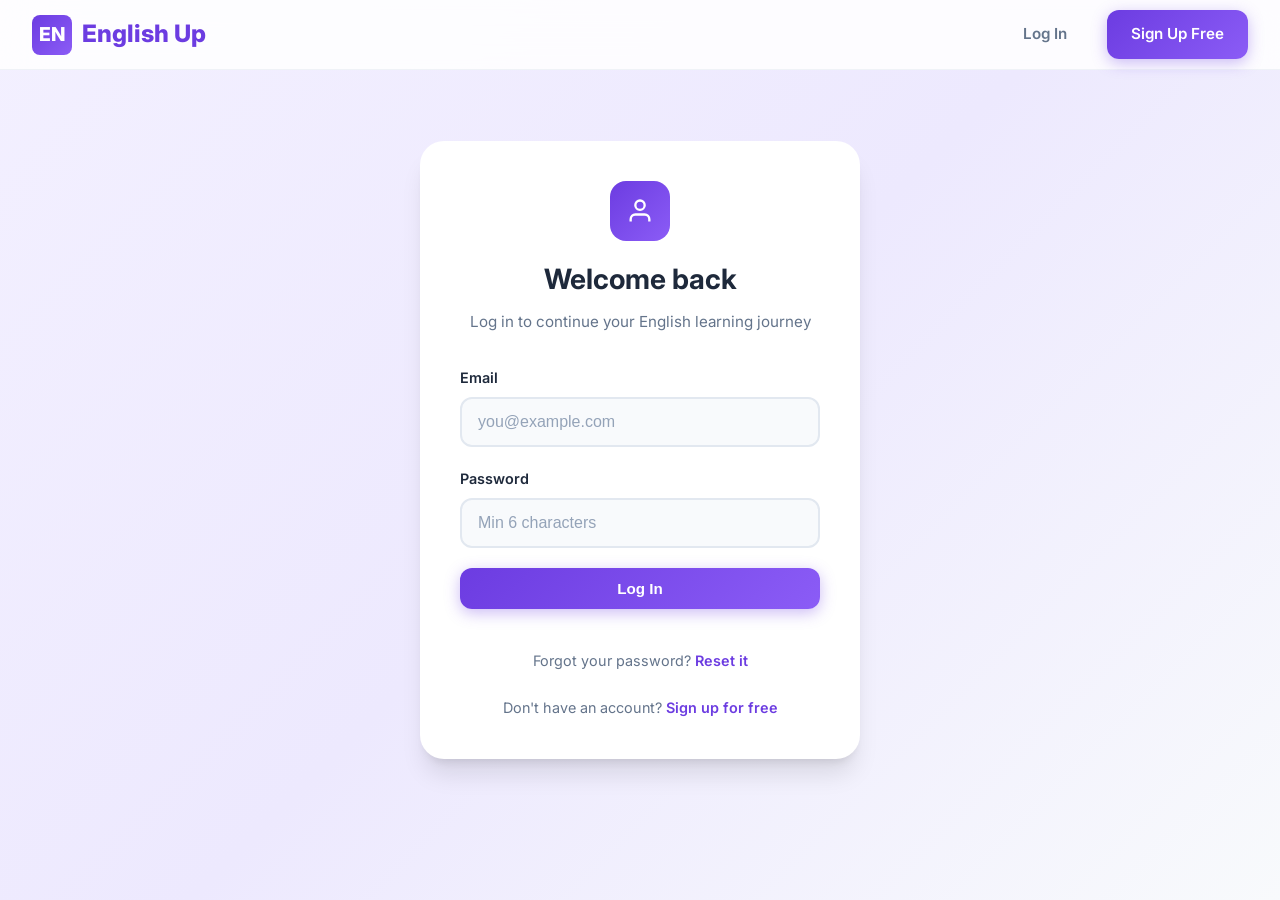
==== commit 67a64fe9: "Rest password" ====
--- a/activities.html
+++ b/activities.html
@@ -106,9 +106,9 @@
         return;
       }
 
-      const profile = await getProfile(currentUser.id);
+      let profile = await getProfile(currentUser.id);
       if (!profile) {
-        profile = { full_name: user.email || currentUser.email, level: 'A1', streak: 0, total_exercises: 0, accuracy: 0 };
+        profile = { full_name: currentUser.email, level: 'A1', streak: 0, total_exercises: 0, accuracy: 0 };
       }
       const initials = profile.full_name ? profile.full_name.split(' ').map(n => n[0]).join('').toUpperCase() : currentUser.email[0].toUpperCase();
       document.getElementById('userAvatar').textContent = initials;
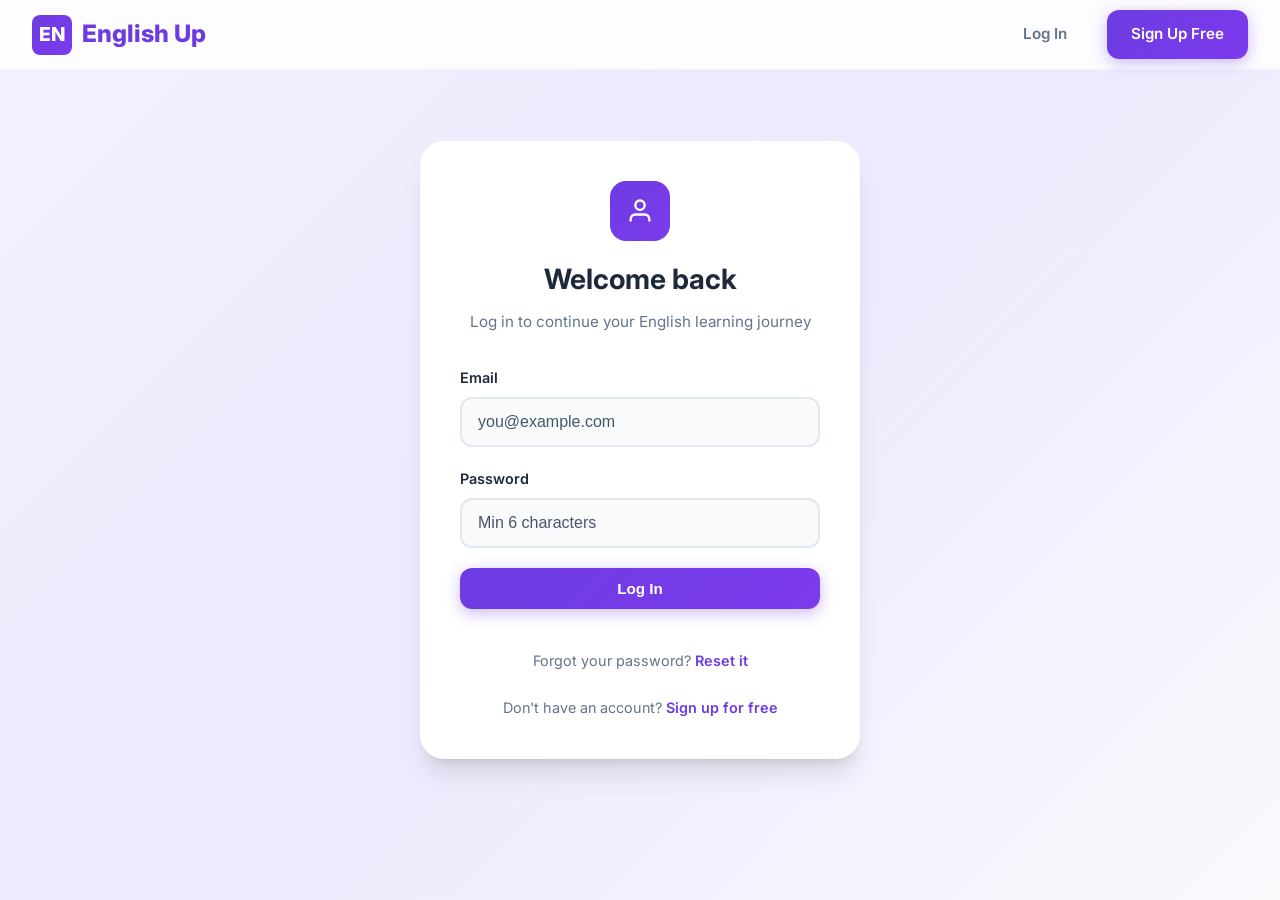
==== commit f609c9f7: "Mejoras completas de accesibilidad" ====
--- a/activities.html
+++ b/activities.html
@@ -1,5 +1,5 @@
 <!DOCTYPE html>
-<html lang="en">
+<html lang="en-US">
 <head>
   <meta charset="UTF-8">
   <meta name="viewport" content="width=device-width, initial-scale=1.0">
@@ -9,55 +9,59 @@
   <link href="https://fonts.googleapis.com/css2?family=Inter:wght@400;500;600;700;800&display=swap" rel="stylesheet">
   <link rel="stylesheet" href="css/styles.css">
 </head>
-<body>
-  <nav class="navbar" id="navbar">
+<body data-managed-page-focus>
+  <a href="#main-content" class="skip-link">Skip to main content</a>
+  <header>
+  <nav class="navbar" id="navbar" aria-label="Main navigation">
     <a href="index.html" class="nav-brand">
-      <span class="brand-icon">EN</span>
+      <span class="brand-icon" aria-hidden="true">EN</span>
       English Up
     </a>
     <ul class="nav-links">
       <li><a href="dashboard.html">Home</a></li>
-      <li><a href="activities.html" class="active">Activities</a></li>
+      <li><a href="activities.html" class="active" aria-current="page">Activities</a></li>
       <li><a href="progress.html">Progress</a></li>
       <li><a href="speaking.html">Speaking</a></li>
       <li><a href="grammar.html">Writing</a></li>
       <li><a href="reading.html">Reading</a></li>
     </ul>
     <div class="nav-actions">
-      <div class="nav-user" id="userMenu">
-        <div class="nav-user-avatar" id="userAvatar">--</div>
+      <div class="nav-user" id="userMenu" aria-labelledby="userName">
+        <div class="nav-user-avatar" id="userAvatar" aria-hidden="true">--</div>
         <span id="userName">Loading...</span>
       </div>
-      <button class="btn btn-ghost btn-sm" onclick="handleLogout()">
-        <svg width="18" height="18" fill="none" stroke="currentColor" stroke-width="2" viewBox="0 0 24 24"><path d="M9 21H5a2 2 0 0 1-2-2V5a2 2 0 0 1 2-2h4"/><polyline points="16 17 21 12 16 7"/><line x1="21" y1="12" x2="9" y2="12"/></svg>
+      <button class="btn btn-ghost btn-sm" onclick="handleLogout()" aria-label="Log out">
+        <svg width="18" height="18" fill="none" stroke="currentColor" stroke-width="2" viewBox="0 0 24 24" aria-hidden="true"><path d="M9 21H5a2 2 0 0 1-2-2V5a2 2 0 0 1 2-2h4"/><polyline points="16 17 21 12 16 7"/><line x1="21" y1="12" x2="9" y2="12"/></svg>
       </button>
     </div>
   </nav>
-
+  </header>
+
+  <main id="main-content">
   <div class="activities-page">
     <div class="activities-container">
-      <aside class="sidebar">
-        <p class="sidebar-title">Modules</p>
-        <ul class="sidebar-menu">
-          <li><a href="#" class="active" data-module="grammar" onclick="loadModule('grammar', this)">
-            <svg width="18" height="18" fill="none" stroke="currentColor" stroke-width="2" viewBox="0 0 24 24"><rect x="3" y="3" width="18" height="18" rx="2" ry="2"/><line x1="3" y1="9" x2="21" y2="9"/><line x1="9" y1="21" x2="9" y2="9"/></svg>
+      <aside class="sidebar" aria-label="Module navigation">
+        <p class="sidebar-title" id="modules-nav-title">Modules</p>
+        <ul class="sidebar-menu" aria-labelledby="modules-nav-title">
+          <li><a href="#" class="active" data-module="grammar" onclick="loadModule('grammar', this); return false;" aria-current="page">
+            <svg width="18" height="18" fill="none" stroke="currentColor" stroke-width="2" viewBox="0 0 24 24" aria-hidden="true"><rect x="3" y="3" width="18" height="18" rx="2" ry="2"/><line x1="3" y1="9" x2="21" y2="9"/><line x1="9" y1="21" x2="9" y2="9"/></svg>
             Grammar
           </a></li>
-          <li><a href="#" data-module="vocabulary" onclick="loadModule('vocabulary', this)">
-            <svg width="18" height="18" fill="none" stroke="currentColor" stroke-width="2" viewBox="0 0 24 24"><path d="M4 19.5A2.5 2.5 0 0 1 6.5 17H20"/><path d="M6.5 2H20v20H6.5A2.5 2.5 0 0 1 4 19.5v-15A2.5 2.5 0 0 1 6.5 2z"/></svg>
+          <li><a href="#" data-module="vocabulary" onclick="loadModule('vocabulary', this); return false;">
+            <svg width="18" height="18" fill="none" stroke="currentColor" stroke-width="2" viewBox="0 0 24 24" aria-hidden="true"><path d="M4 19.5A2.5 2.5 0 0 1 6.5 17H20"/><path d="M6.5 2H20v20H6.5A2.5 2.5 0 0 1 4 19.5v-15A2.5 2.5 0 0 1 6.5 2z"/></svg>
             Vocabulary
           </a></li>
-          <li><a href="#" data-module="writing" onclick="loadModule('writing', this)">
-            <svg width="18" height="18" fill="none" stroke="currentColor" stroke-width="2" viewBox="0 0 24 24"><path d="M11 4H4a2 2 0 0 0-2 2v14a2 2 0 0 0 2 2h14a2 2 0 0 0 2-2v-7"/><path d="M18.5 2.5a2.121 2.121 0 0 1 3 3L12 15l-4 1 1-4 9.5-9.5z"/></svg>
+          <li><a href="#" data-module="writing" onclick="loadModule('writing', this); return false;">
+            <svg width="18" height="18" fill="none" stroke="currentColor" stroke-width="2" viewBox="0 0 24 24" aria-hidden="true"><path d="M11 4H4a2 2 0 0 0-2 2v14a2 2 0 0 0 2 2h14a2 2 0 0 0 2-2v-7"/><path d="M18.5 2.5a2.121 2.121 0 0 1 3 3L12 15l-4 1 1-4 9.5-9.5z"/></svg>
             Writing
           </a></li>
         </ul>
       </aside>
 
-      <main class="activity-main">
+      <div class="activity-main">
         <div class="activity-header">
-          <h1 id="moduleTitle">Grammar Exercises</h1>
-          <span style="color: var(--text-secondary);" id="questionCounter">Question 1 of 0</span>
+          <h1 id="moduleTitle" tabindex="0">Grammar Exercises</h1>
+          <span style="color: var(--text-secondary);" id="questionCounter" tabindex="0">Question 1 of 0</span>
         </div>
 
         <div class="activity-content" id="exerciseContent">
@@ -66,9 +70,9 @@
           </div>
         </div>
 
-        <div class="stats-sidebar">
+        <div class="stats-sidebar" aria-label="Session statistics">
           <h3>
-            <svg width="20" height="20" fill="none" stroke="currentColor" stroke-width="2" viewBox="0 0 24 24"><path d="M18 20V10M12 20V4M6 20v-6"/></svg>
+            <svg width="20" height="20" fill="none" stroke="currentColor" stroke-width="2" viewBox="0 0 24 24" aria-hidden="true"><path d="M18 20V10M12 20V4M6 20v-6"/></svg>
             Stats
           </h3>
           <div class="stat-row">
@@ -84,9 +88,9 @@
             <span class="stat-number" style="color: var(--primary);" id="practiceGrade">--</span>
           </div>
         </div>
-      </main>
+      </div>
     </div>
-  </div>
+  </main>
 
   <script src="js/supabase.js"></script>
   <script src="js/supabase-config.js"></script>
@@ -98,6 +102,8 @@
     let currentIndex = 0;
     let correctAnswers = 0;
     let incorrectAnswers = 0;
+    let userLevel = 'A1';
+    let hasRenderedInitialExercise = false;
 
     async function init() {
       currentUser = await getUser();
@@ -106,6 +112,12 @@
         return;
       }
 
+      const diagnosticDone = await hasCompletedDiagnostic(currentUser.id);
+      if (!diagnosticDone) {
+        window.location.href = 'diagnostic.html';
+        return;
+      }
+
       let profile = await getProfile(currentUser.id);
       if (!profile) {
         profile = { full_name: currentUser.email, level: 'A1', streak: 0, total_exercises: 0, accuracy: 0 };
@@ -113,19 +125,30 @@
       const initials = profile.full_name ? profile.full_name.split(' ').map(n => n[0]).join('').toUpperCase() : currentUser.email[0].toUpperCase();
       document.getElementById('userAvatar').textContent = initials;
       document.getElementById('userName').textContent = profile.full_name || currentUser.email;
+      userLevel = profile.level || 'A1';
 
       const params = new URLSearchParams(window.location.search);
       const moduleParam = params.get('module');
       if (moduleParam) currentModule = moduleParam;
 
-      document.querySelector(`[data-module="${currentModule}"]`)?.classList.add('active');
+      document.querySelectorAll('.sidebar-menu a').forEach(a => {
+        a.classList.remove('active');
+        a.removeAttribute('aria-current');
+      });
+      const activeModuleLink = document.querySelector(`[data-module="${currentModule}"]`);
+      activeModuleLink?.classList.add('active');
+      activeModuleLink?.setAttribute('aria-current', 'page');
       await loadModule(currentModule);
     }
 
     async function loadModule(module, el) {
       if (el) {
-        document.querySelectorAll('.sidebar-menu a').forEach(a => a.classList.remove('active'));
+        document.querySelectorAll('.sidebar-menu a').forEach(a => {
+          a.classList.remove('active');
+          a.removeAttribute('aria-current');
+        });
         el.classList.add('active');
+        el.setAttribute('aria-current', 'page');
       }
       currentModule = module;
       currentIndex = 0;
@@ -137,7 +160,7 @@
       document.getElementById('moduleTitle').textContent = titles[module] || 'Exercises';
 
       try {
-        exercises = await getExercises(module);
+        exercises = await getExercises(module, userLevel);
         if (exercises.length === 0) {
           document.getElementById('exerciseContent').innerHTML = '<div style="text-align:center;padding:3rem;color:var(--text-secondary);"><p>No exercises available yet for this module.</p></div>';
           document.getElementById('questionCounter').textContent = 'No exercises';
@@ -161,21 +184,21 @@
 
       let optionsHtml = '';
       if (options.length > 0) {
-        optionsHtml = '<div class="options-list">' + options.map((opt, i) =>
-          `<div class="option-item" data-value="${opt}" onclick="selectOption(this, '${opt.replace(/'/g, "\\'")}')">
-            <div class="option-radio"></div>
+        optionsHtml = '<div class="options-list" aria-label="Answer choices">' + options.map((opt, i) =>
+          `<button type="button" class="option-item" aria-pressed="false" data-value="${opt}" onclick="selectOption(this, '${opt.replace(/'/g, "\\'")}')">
+            <div class="option-radio" aria-hidden="true"></div>
             <span class="option-text">${opt}</span>
-          </div>`
+          </button>`
         ).join('') + '</div>';
       }
 
       document.getElementById('exerciseContent').innerHTML = `
         <div class="question-card fade-in">
-          <div class="question-number">Question ${currentIndex + 1} of ${exercises.length}</div>
-          <div class="question-text">${ex.question}</div>
+          <div class="question-number" id="activityQuestionNumber" tabindex="0">Question ${currentIndex + 1} of ${exercises.length}</div>
+          <div class="question-text" tabindex="0">${ex.question}</div>
           ${optionsHtml}
         </div>
-        <div id="feedbackArea"></div>
+        <div id="feedbackArea" role="status" aria-live="polite" aria-atomic="true"></div>
         <div style="display: flex; gap: 1rem; margin-top: 1.5rem;">
           <button class="btn btn-ghost" onclick="prevExercise()" ${currentIndex === 0 ? 'disabled' : ''} style="flex:1;">
             <svg width="18" height="18" fill="none" stroke="currentColor" stroke-width="2" viewBox="0 0 24 24"><path d="M19 12H5M12 19l-7-7 7-7"/></svg>
@@ -186,23 +209,37 @@
           </button>
         </div>
       `;
+
+      if (!hasRenderedInitialExercise) {
+        document.getElementById('moduleTitle')?.focus();
+        hasRenderedInitialExercise = true;
+      } else {
+        document.getElementById('activityQuestionNumber')?.focus();
+      }
     }
 
     function selectOption(el, value) {
-      document.querySelectorAll('.option-item').forEach(o => o.classList.remove('selected'));
+      document.querySelectorAll('.option-item').forEach(o => {
+        o.classList.remove('selected');
+        o.setAttribute('aria-pressed', 'false');
+      });
       el.classList.add('selected');
+      el.setAttribute('aria-pressed', 'true');
     }
 
     async function checkAnswer() {
       const selected = document.querySelector('.option-item.selected');
-      if (!selected) return;
+      if (!selected) {
+        document.getElementById('feedbackArea').textContent = 'Select an answer before checking.';
+        return;
+      }
 
       const ex = exercises[currentIndex];
       const answer = selected.dataset.value;
       const isCorrect = answer === ex.correct_answer;
 
       document.querySelectorAll('.option-item').forEach(opt => {
-        opt.style.pointerEvents = 'none';
+        opt.disabled = true;
         if (opt.dataset.value === ex.correct_answer) opt.classList.add('correct');
         else if (opt.classList.contains('selected') && !isCorrect) opt.classList.add('incorrect');
       });
@@ -217,7 +254,7 @@
 
       const feedbackArea = document.getElementById('feedbackArea');
       feedbackArea.innerHTML = `
-        <div class="feedback-box ${isCorrect ? 'correct' : 'incorrect'}" style="margin-top:1rem;">
+        <div class="feedback-box ${isCorrect ? 'correct' : 'incorrect'}" style="margin-top:1rem;" role="status" aria-live="polite">
           <div class="feedback-title">
             <svg width="20" height="20" fill="currentColor" viewBox="0 0 24 24">${isCorrect
               ? '<path d="M22 11.08V12a10 10 0 1 1-5.93-9.14"/><polyline points="22 4 12 14.01 9 11.01"/>'
@@ -264,7 +301,7 @@
       document.getElementById('exerciseContent').innerHTML = `
         <div class="question-card fade-in" style="text-align:center;">
           <div style="font-size:4rem;margin-bottom:1rem;">${percentage >= 70 ? '🎉' : '📚'}</div>
-          <h2 style="margin-bottom:1rem;">Module Complete!</h2>
+          <h2 id="activityResultsTitle" tabindex="-1" style="margin-bottom:1rem;">Module Complete!</h2>
           <div class="stat-value green" style="font-size:3rem;margin-bottom:1rem;">${percentage}%</div>
           <p style="color:var(--text-secondary);margin-bottom:2rem;">You got ${correctAnswers} out of ${exercises.length} correct</p>
           <div style="display:flex;gap:1rem;justify-content:center;">
@@ -274,6 +311,7 @@
         </div>
       `;
       document.getElementById('questionCounter').textContent = 'Complete!';
+      document.getElementById('activityResultsTitle')?.focus();
     }
 
     async function handleLogout() {
--- a/css/styles.css
+++ b/css/styles.css
@@ -1,19 +1,19 @@
 :root {
   --primary: #6C3CE1;
   --primary-dark: #5A2CC0;
-  --primary-light: #8B5CF6;
-  --primary-gradient: linear-gradient(135deg, #6C3CE1 0%, #8B5CF6 100%);
-  --secondary: #F97316;
-  --secondary-light: #FB923C;
-  --success: #10B981;
-  --danger: #EF4444;
-  --warning: #F59E0B;
+  --primary-light: #7C3AED;
+  --primary-gradient: linear-gradient(135deg, #6C3CE1 0%, #7C3AED 100%);
+  --secondary: #C2410C;
+  --secondary-light: #9A3412;
+  --success: #047857;
+  --danger: #B91C1C;
+  --warning: #B45309;
   --bg-main: #F8FAFC;
   --bg-card: #FFFFFF;
   --bg-dark: #1E1B4B;
   --text-primary: #1E293B;
   --text-secondary: #64748B;
-  --text-light: #94A3B8;
+  --text-light: #475569;
   --border: #E2E8F0;
   --shadow-sm: 0 1px 2px rgba(0,0,0,0.05);
   --shadow-md: 0 4px 6px -1px rgba(0,0,0,0.1), 0 2px 4px -2px rgba(0,0,0,0.1);
@@ -135,12 +135,12 @@
   padding: 6px 12px;
   border-radius: var(--radius-full);
   background: var(--bg-main);
-  cursor: pointer;
+  cursor: default;
   transition: var(--transition);
 }
 
 .nav-user:hover {
-  background: var(--border);
+  background: var(--bg-main);
 }
 
 .nav-user-avatar {
@@ -487,7 +487,8 @@
   margin-bottom: 0.75rem;
 }
 
-.footer-links a {
+.footer-links a,
+.footer-links span {
   color: rgba(255, 255, 255, 0.7);
   text-decoration: none;
   transition: var(--transition);
@@ -513,7 +514,8 @@
   margin-top: 1.5rem;
 }
 
-.social-links a {
+.social-links a,
+.social-links span {
   width: 40px;
   height: 40px;
   border-radius: var(--radius-full);
@@ -1101,6 +1103,13 @@
   padding: 14px 16px;
   border: 2px solid var(--border);
   border-radius: var(--radius-md);
+  width: 100%;
+  background: var(--bg-card);
+  color: var(--text-primary);
+  font: inherit;
+  text-align: left;
+  appearance: none;
+  -webkit-appearance: none;
   cursor: pointer;
   transition: var(--transition);
 }
@@ -1725,6 +1734,51 @@
   text-align: right;
   font-weight: 600;
   font-size: 0.9rem;
+}
+
+/* ===== ACCESSIBILITY ===== */
+.skip-link {
+  position: absolute;
+  top: -100%;
+  left: 0;
+  background: var(--primary);
+  color: white;
+  padding: 12px 24px;
+  z-index: 10000;
+  font-weight: 600;
+  text-decoration: none;
+  border-radius: 0 0 var(--radius-md) 0;
+  transition: top 0.2s;
+}
+
+.skip-link:focus {
+  top: 0;
+}
+
+.sr-only {
+  position: absolute;
+  width: 1px;
+  height: 1px;
+  padding: 0;
+  margin: -1px;
+  overflow: hidden;
+  clip: rect(0, 0, 0, 0);
+  white-space: nowrap;
+  border: 0;
+}
+
+*:focus-visible {
+  outline: 3px solid var(--primary);
+  outline-offset: 2px;
+}
+
+@media (prefers-reduced-motion: reduce) {
+  *, *::before, *::after {
+    animation-duration: 0.01ms !important;
+    animation-iteration-count: 1 !important;
+    transition-duration: 0.01ms !important;
+    scroll-behavior: auto !important;
+  }
 }
 
 /* ===== UTILITIES ===== */
@@ -1746,19 +1800,19 @@
   .modules-grid {
     grid-template-columns: repeat(2, 1fr);
   }
-  
+
   .overview-grid {
     grid-template-columns: repeat(2, 1fr);
   }
-  
+
   .activities-container {
     grid-template-columns: 1fr;
   }
-  
+
   .sidebar {
     position: static;
   }
-  
+
   .footer-content {
     grid-template-columns: repeat(2, 1fr);
   }
@@ -1768,39 +1822,39 @@
   .hero h1 {
     font-size: 2.5rem;
   }
-  
+
   .hero-features {
     grid-template-columns: 1fr;
   }
-  
+
   .modules-grid {
     grid-template-columns: 1fr;
   }
-  
+
   .stats-row {
     grid-template-columns: 1fr;
   }
-  
+
   .navbar {
     padding: 0 1rem;
   }
-  
+
   .nav-links {
     display: none;
   }
-  
+
   .footer-content {
     grid-template-columns: 1fr;
   }
-  
+
   .mic-status {
     flex-wrap: wrap;
   }
-  
+
   .answer-options {
     grid-template-columns: 1fr;
   }
-  
+
   .modules-overview {
     grid-template-columns: 1fr;
   }
@@ -1833,3 +1887,27 @@
   from { opacity: 0; transform: scale(0.9); }
   to { opacity: 1; transform: scale(1); }
 }
+
+/* ===== CORRECCIONES DE CONTRASTE WCAG ===== */
+
+/* Evita que las tarjetas que son enlaces hereden el azul/morado del navegador. */
+.module-card,
+.module-card:visited {
+  color: var(--text-primary);
+  text-decoration: none;
+}
+
+/* El texto del banner necesita un tono más oscuro en todo el degradado amarillo. */
+.challenge-info p,
+.challenge-timer {
+  color: #78350F;
+}
+
+/* Conserva un contraste visible al navegar con teclado. */
+.btn:focus-visible,
+.module-card:focus-visible,
+.nav-links a:focus-visible,
+.nav-user:focus-visible {
+  outline: 3px solid #1E293B;
+  outline-offset: 3px;
+}
